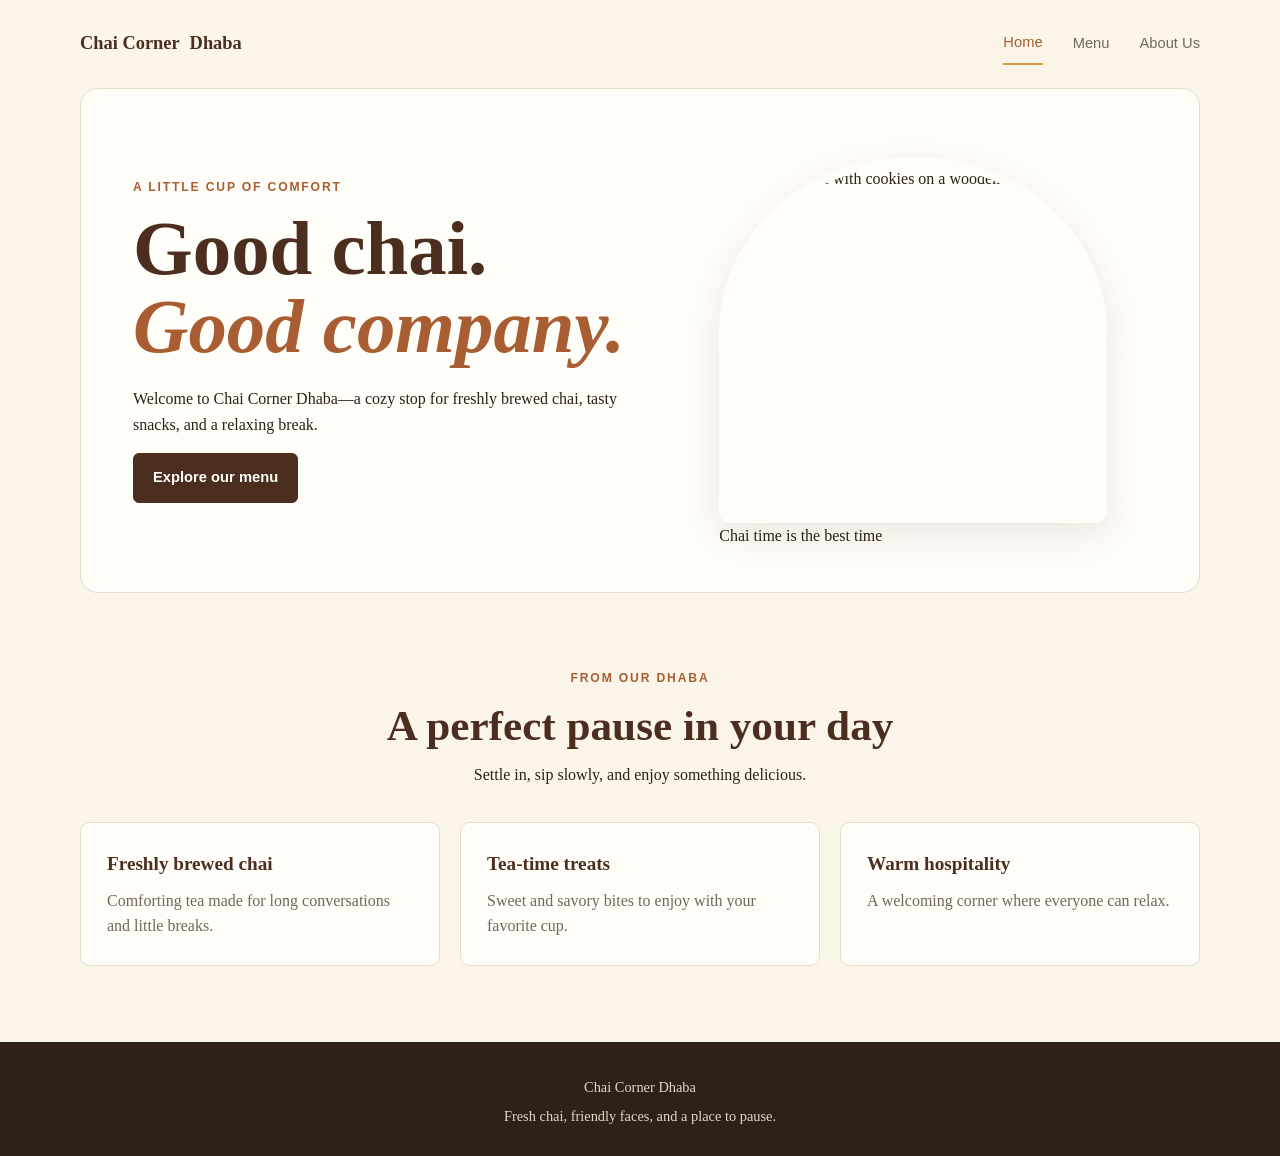
==== INDEX.html @ 01ec8c39 "Add Lab 11 page" ====
<!DOCTYPE html>
<html lang="en">
<head>
  <meta charset="UTF-8">
  <meta name="viewport" content="width=device-width, initial-scale=1">
  <meta name="description" content="Visit Chai Corner Dhaba for chai and tasty snacks.">
  <title>Chai Corner Dhaba | Home</title>
  <link rel="stylesheet" href="styles.css">
</head>
<body>
  <header class="site-header">
    <a class="brand" href="index.html">Chai Corner <span>Dhaba</span></a>

    <nav aria-label="Main navigation">
      <a class="active" href="index.html">Home</a>
      <a href="menu.html">Menu</a>
      <a href="about.html">About Us</a>
    </nav>
  </header>

  <main>
    <section class="hero">
      <div class="hero-copy">
        <p class="eyebrow">A little cup of comfort</p>
        <h1>Good chai.<br><span>Good company.</span></h1>
        <p>
          Welcome to Chai Corner Dhaba—a cozy stop for freshly brewed chai,
          tasty snacks, and a relaxing break.
        </p>
        <a class="button" href="menu.html">Explore our menu</a>
      </div>

      <figure class="hero-photo">
        <img
          src="https://images.unsplash.com/photo-1571934811356-5cc061b6821f?auto=format&fit=crop&w=900&q=85"
          alt="A cup of chai with cookies on a wooden board"
        >
        <figcaption>Chai time is the best time</figcaption>
      </figure>
    </section>

    <section class="favorites">
      <p class="eyebrow">From our dhaba</p>
      <h2>A perfect pause in your day</h2>
      <p>Settle in, sip slowly, and enjoy something delicious.</p>

      <div class="favorite-grid">
        <article class="favorite-card">
          <h3>Freshly brewed chai</h3>
          <p>Comforting tea made for long conversations and little breaks.</p>
        </article>

        <article class="favorite-card">
          <h3>Tea-time treats</h3>
          <p>Sweet and savory bites to enjoy with your favorite cup.</p>
        </article>

        <article class="favorite-card">
          <h3>Warm hospitality</h3>
          <p>A welcoming corner where everyone can relax.</p>
        </article>
      </div>
    </section>
  </main>

  <footer class="site-footer">
    <p>Chai Corner Dhaba</p>
    <p>Fresh chai, friendly faces, and a place to pause.</p>
  </footer>
</body>
</html>
---- styles.css ----
:root {
  --cream: #fbf5e9;
  --paper: #fffdf8;
  --brown: #4b2e20;
  --brown-deep: #2f2018;
  --chai: #a85e32;
  --saffron: #d59a42;
  --muted: #75665a;
  --line: #e9dcc9;
}

* {
  box-sizing: border-box;
}

body {
  margin: 0;
  background: var(--cream);
  color: var(--brown-deep);
  font-family: Georgia, "Times New Roman", serif;
  line-height: 1.6;
}

a {
  color: inherit;
}

.site-header,
main {
  width: min(1120px, calc(100% - 40px));
  margin: 0 auto;
}

.site-header {
  min-height: 88px;
  display: flex;
  align-items: center;
  justify-content: space-between;
  gap: 24px;
}

.brand {
  display: inline-flex;
  align-items: center;
  gap: 10px;
  color: var(--brown);
  font-size: 1.15rem;
  font-weight: bold;
  line-height: 1.05;
  text-decoration: none;
}

.brand small {
  display: block;
  margin-top: 5px;
  color: var(--chai);
  font-family: Arial, sans-serif;
  font-size: 0.65rem;
  letter-spacing: 0.22em;
}

.brand-mark {
  width: 42px;
  height: 42px;
  display: grid;
  place-items: center;
  background: var(--brown);
  border-radius: 50%;
  color: var(--cream);
  font-size: 0.85rem;
}

nav {
  display: flex;
  align-items: center;
  gap: 30px;
  font-family: Arial, sans-serif;
  font-size: 0.92rem;
}

nav a {
  padding: 8px 0;
  color: var(--muted);
  text-decoration: none;
}

nav a:hover,
nav a.active {
  color: var(--chai);
  border-bottom: 2px solid var(--saffron);
}

.hero {
  min-height: 505px;
  padding: 52px;
  display: grid;
  grid-template-columns: 1fr 0.95fr;
  align-items: center;
  gap: 54px;
  background: var(--paper);
  border: 1px solid var(--line);
  border-radius: 18px;
}

.eyebrow {
  margin: 0 0 12px;
  color: var(--chai);
  font-family: Arial, sans-serif;
  font-size: 0.76rem;
  font-weight: bold;
  letter-spacing: 0.15em;
  text-transform: uppercase;
}

h1,
h2,
h3,
p {
  margin-top: 0;
}

h1 {
  margin-bottom: 20px;
  color: var(--brown);
  font-size: clamp(2.8rem, 6vw, 5rem);
  line-height: 1.02;
}

h1 span {
  color: var(--chai);
  font-style: italic;
}

.intro {
  max-width: 460px;
  margin-bottom: 26px;
  color: var(--muted);
  font-size: 1.08rem;
}

.button {
  min-height: 48px;
  padding: 12px 19px;
  display: inline-flex;
  align-items: center;
  gap: 12px;
  background: var(--brown);
  border: 1px solid var(--brown);
  border-radius: 6px;
  color: var(--paper);
  font-family: Arial, sans-serif;
  font-size: 0.92rem;
  font-weight: bold;
  text-decoration: none;
}

.button:hover {
  background: var(--chai);
  border-color: var(--chai);
}

.welcome-note {
  margin-top: 35px;
  display: flex;
  align-items: center;
  gap: 12px;
  color: var(--muted);
  font-size: 0.92rem;
  font-style: italic;
}

.welcome-note p {
  margin: 0;
}

.note-line {
  width: 34px;
  height: 1px;
  background: var(--saffron);
}

.hero-photo {
  position: relative;
  height: 365px;
}

.hero-photo img {
  width: 100%;
  height: 100%;
  display: block;
  object-fit: cover;
  border: 8px solid var(--paper);
  border-radius: 48% 48% 12px 12px;
  box-shadow: 0 12px 35px #4b2e201c;
}

.photo-label {
  position: absolute;
  right: -12px;
  bottom: 24px;
  padding: 11px 16px;
  background: var(--saffron);
  border-radius: 4px;
  color: var(--brown-deep);
  font-size: 0.9rem;
  font-style: italic;
  transform: rotate(-3deg);
}

.favorites {
  padding: 76px 0;
  text-align: center;
}

.favorites h2,
.visit h2 {
  margin-bottom: 10px;
  color: var(--brown);
  font-size: clamp(1.9rem, 4vw, 2.7rem);
  line-height: 1.2;
}

.section-intro {
  color: var(--muted);
}

.favorite-grid {
  margin-top: 34px;
  display: grid;
  grid-template-columns: repeat(3, 1fr);
  gap: 20px;
  text-align: left;
}

.favorite-card {
  padding: 26px;
  background: var(--paper);
  border: 1px solid var(--line);
  border-radius: 10px;
}

.icon {
  display: inline-block;
  margin-bottom: 12px;
  color: var(--chai);
  font-size: 1.8rem;
}

.favorite-card h3 {
  margin-bottom: 8px;
  color: var(--brown);
  font-size: 1.2rem;
}

.favorite-card p {
  margin-bottom: 0;
  color: var(--muted);
}

.visit {
  margin-bottom: 60px;
  padding: 32px 38px;
  display: flex;
  align-items: center;
  justify-content: space-between;
  gap: 22px;
  background: #ead9c3;
  border-radius: 12px;
}

.visit h2 {
  margin: 0;
}

.button-light {
  flex-shrink: 0;
  background: var(--paper);
  border-color: var(--paper);
  color: var(--brown);
}

.button-light:hover {
  background: var(--cream);
  border-color: var(--cream);
  color: var(--brown);
}

.site-footer {
  padding: 28px 20px;
  background: var(--brown-deep);
  color: var(--cream);
  text-align: center;
}

.footer-brand {
  color: var(--cream);
  font-size: 1.2rem;
  font-weight: bold;
  text-decoration: none;
}

.site-footer p {
  margin: 6px 0 0;
  color: #e4d6c5;
  font-size: 0.9rem;
}

.site-footer .copyright {
  margin-top: 16px;
  color: #c6b39e;
  font-family: Arial, sans-serif;
  font-size: 0.78rem;
}

@media (max-width: 760px) {
  .site-header {
    padding: 18px 0;
    align-items: flex-start;
    flex-direction: column;
  }

  nav {
    width: 100%;
    justify-content: space-between;
    gap: 12px;
  }

  .hero {
    padding: 30px 24px;
    grid-template-columns: 1fr;
    gap: 28px;
  }

  .hero-photo {
    height: 300px;
  }

  .favorite-grid {
    grid-template-columns: 1fr;
  }

  .visit {
    align-items: flex-start;
    flex-direction: column;
  }
}

@media (max-width: 420px) {
  .site-header,
  main {
    width: min(100% - 28px, 1120px);
  }

  nav {
    font-size: 0.84rem;
  }

  .hero {
    padding: 26px 18px;
  }

  .hero-photo {
    height: 250px;
  }
}
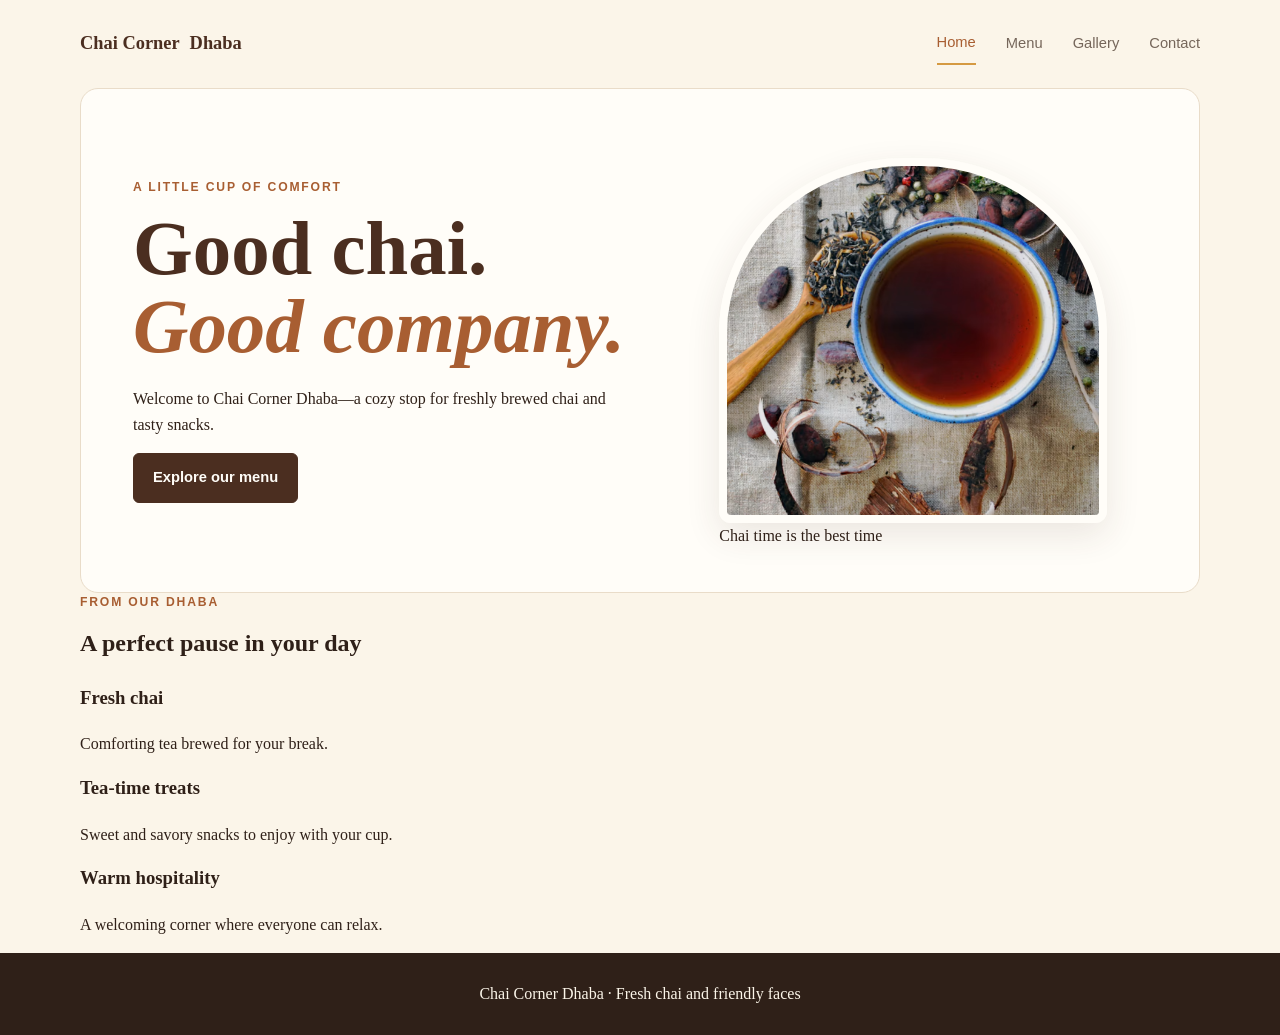
==== commit 5d90fac3: "correction" ====
--- a/INDEX.html
+++ b/INDEX.html
@@ -3,69 +3,45 @@
 <head>
   <meta charset="UTF-8">
   <meta name="viewport" content="width=device-width, initial-scale=1">
-  <meta name="description" content="Visit Chai Corner Dhaba for chai and tasty snacks.">
   <title>Chai Corner Dhaba | Home</title>
   <link rel="stylesheet" href="styles.css">
 </head>
 <body>
   <header class="site-header">
     <a class="brand" href="index.html">Chai Corner <span>Dhaba</span></a>
-
     <nav aria-label="Main navigation">
       <a class="active" href="index.html">Home</a>
       <a href="menu.html">Menu</a>
-      <a href="about.html">About Us</a>
+      <a href="gallery.html">Gallery</a>
+      <a href="contact.html">Contact</a>
     </nav>
   </header>
 
   <main>
     <section class="hero">
-      <div class="hero-copy">
+      <div>
         <p class="eyebrow">A little cup of comfort</p>
         <h1>Good chai.<br><span>Good company.</span></h1>
-        <p>
-          Welcome to Chai Corner Dhaba—a cozy stop for freshly brewed chai,
-          tasty snacks, and a relaxing break.
-        </p>
+        <p>Welcome to Chai Corner Dhaba—a cozy stop for freshly brewed chai and tasty snacks.</p>
         <a class="button" href="menu.html">Explore our menu</a>
       </div>
-
       <figure class="hero-photo">
-        <img
-          src="https://images.unsplash.com/photo-1571934811356-5cc061b6821f?auto=format&fit=crop&w=900&q=85"
-          alt="A cup of chai with cookies on a wooden board"
-        >
+        <img src="Screenshot 2026-11-14 225216.png" alt="A cup of tea surrounded by tea leaves and spices">
         <figcaption>Chai time is the best time</figcaption>
       </figure>
     </section>
 
-    <section class="favorites">
+    <section class="section">
       <p class="eyebrow">From our dhaba</p>
       <h2>A perfect pause in your day</h2>
-      <p>Settle in, sip slowly, and enjoy something delicious.</p>
-
-      <div class="favorite-grid">
-        <article class="favorite-card">
-          <h3>Freshly brewed chai</h3>
-          <p>Comforting tea made for long conversations and little breaks.</p>
-        </article>
-
-        <article class="favorite-card">
-          <h3>Tea-time treats</h3>
-          <p>Sweet and savory bites to enjoy with your favorite cup.</p>
-        </article>
-
-        <article class="favorite-card">
-          <h3>Warm hospitality</h3>
-          <p>A welcoming corner where everyone can relax.</p>
-        </article>
+      <div class="cards">
+        <article class="card"><h3>Fresh chai</h3><p>Comforting tea brewed for your break.</p></article>
+        <article class="card"><h3>Tea-time treats</h3><p>Sweet and savory snacks to enjoy with your cup.</p></article>
+        <article class="card"><h3>Warm hospitality</h3><p>A welcoming corner where everyone can relax.</p></article>
       </div>
     </section>
   </main>
 
-  <footer class="site-footer">
-    <p>Chai Corner Dhaba</p>
-    <p>Fresh chai, friendly faces, and a place to pause.</p>
-  </footer>
+  <footer class="site-footer">Chai Corner Dhaba · Fresh chai and friendly faces</footer>
 </body>
 </html>
